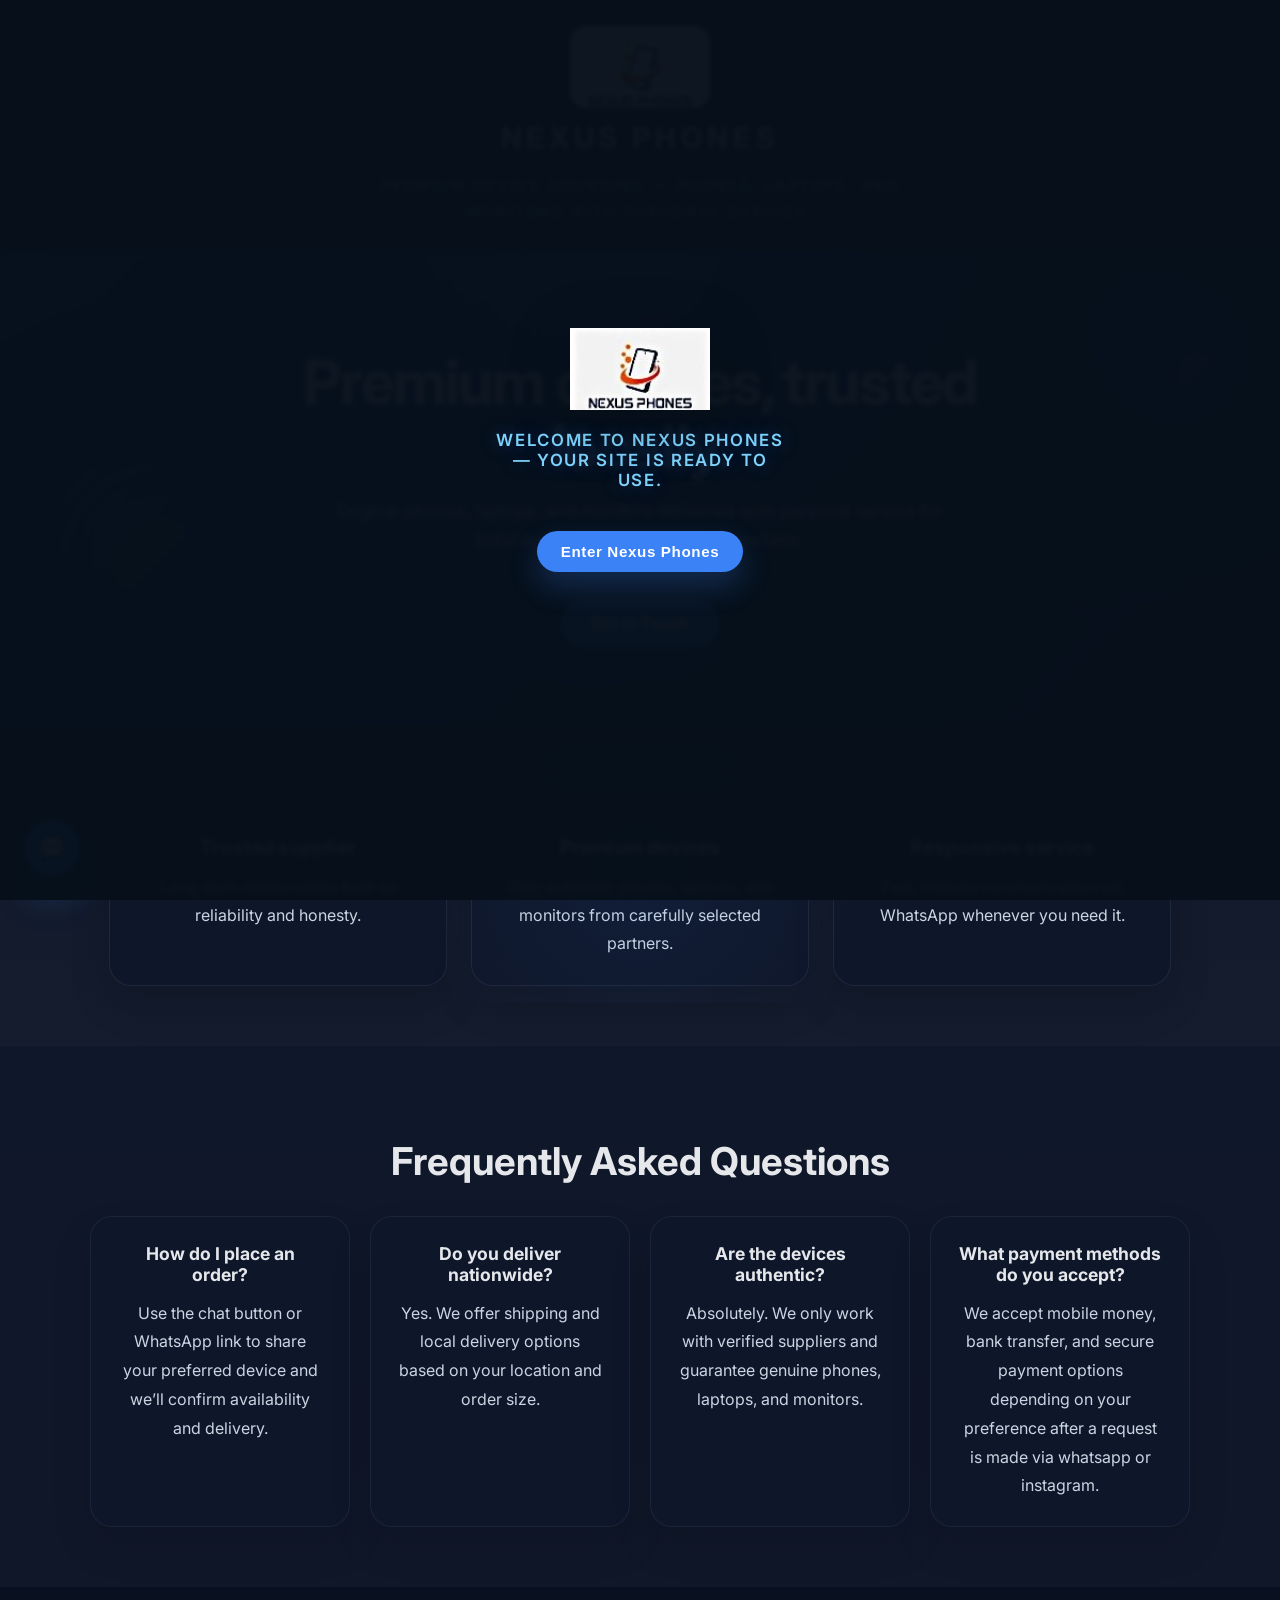
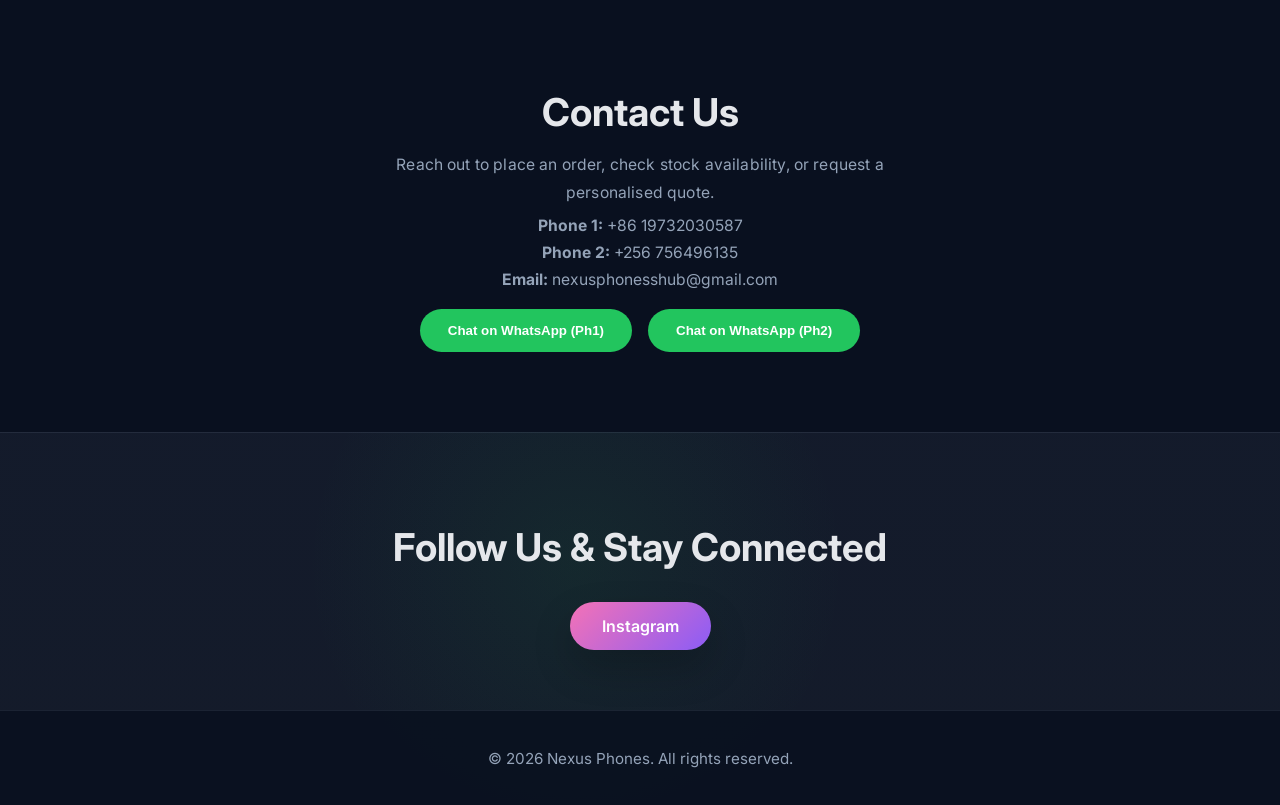
==== index.html @ 23e2727a "Add files via upload" ====
<!DOCTYPE html>
<html lang="en">
<head>
  <meta charset="UTF-8">
  <meta name="viewport" content="width=device-width, initial-scale=1.0">
  <title>Nexus Phones</title>
  <link rel="stylesheet" href="index.css">
</head>

<body>

  <header class="navbar">
    <div class="navbar-content">
      <img src="NEXUS.jpg" alt="Nexus logo" class="site-logo">
      <h1>Nexus Phones</h1>
      <p>Premium device sourcing — phones, laptops, and monitors with personal service.</p>
    </div>
  </header>

  <section class="hero">
    <h2>Premium devices, trusted locally.</h2>
    <p>Original phones, laptops, and monitors delivered with personal service for individuals and businesses everywhere.</p>
    <a class="btn" href="#contact">Get in Touch</a>
  </section>

  <section class="card-section">
    <div class="card">
      <h3>Trusted supplier</h3>
      <p>Long-term relationships built on reliability and honesty.</p>
    </div>

    <div class="card">
      <h3>Premium devices</h3>
      <p>Only authentic phones, laptops, and monitors from carefully selected partners.</p>
    </div>

    <div class="card">
      <h3>Responsive service</h3>
      <p>Fast, friendly communication via WhatsApp whenever you need it.</p>
    </div>
  </section>

  <section class="faq">
    <h2>Frequently Asked Questions</h2>
    <div class="faq-grid">
      <div class="faq-item">
        <h3>How do I place an order?</h3>
        <p>Use the chat button or WhatsApp link to share your preferred device and we’ll confirm availability and delivery.</p>
      </div>
      <div class="faq-item">
        <h3>Do you deliver nationwide?</h3>
        <p>Yes. We offer shipping and local delivery options based on your location and order size.</p>
      </div>
      <div class="faq-item">
        <h3>Are the devices authentic?</h3>
        <p>Absolutely. We only work with verified suppliers and guarantee genuine phones, laptops, and monitors.</p>
      </div>
      <div class="faq-item">
        <h3>What payment methods do you accept?</h3>
        <p>We accept mobile money, bank transfer, and secure payment options depending on your preference after a request is made via whatsapp or instagram.</p>
      </div>
    </div>
  </section>

  <section id="contact" class="contact">
    <h2>Contact Us</h2>
    <p class="contact-copy">Reach out to place an order, check stock availability, or request a personalised quote.</p>
    <p><strong>Phone 1:</strong> +86 19732030587</p>
    <p><strong>Phone 2:</strong> +256 756496135</p>
    <p><strong>Email:</strong> nexusphonesshub@gmail.com</p>

    <div class="button-group">
      <button onclick="contactWhatsApp()">Chat on WhatsApp (Ph1)</button>
      <button onclick="contactWhatsApp2()">Chat on WhatsApp (Ph2)</button>
    </div>
  </section>

  <div class="chat-widget" id="chatWidget">
    <button class="chat-toggle" id="chatToggle" onclick="toggleChat()" aria-label="Open chat">💬</button>
    <div class="chat-window" id="chatWindow" aria-hidden="true">
      <div class="chat-header">
        <div>
          <h3>Smart Assistant</h3>
          <p>Ask about stock, pricing, delivery, or payment.</p>
        </div>
        <button class="close-chat" onclick="toggleChat()" aria-label="Close chat">×</button>
      </div>
      <div class="chat-body" id="chatBody"></div>
      <div class="chat-footer">
        <input id="chatInput" type="text" placeholder="Type your question..." aria-label="Chat input" onkeypress="if(event.key==='Enter') sendChatMessage()">
        <button onclick="sendChatMessage()">Send</button>
      </div>
    </div>
  </div>

  <section class="social-section">
    <h2>Follow Us & Stay Connected</h2>
    <div class="social-buttons">
      <a href="https://instagram.com/nexusphonesshub" target="_blank" class="social-btn instagram" aria-label="Follow us on Instagram">
        <span>Instagram</span>
      </a>
    </div>
  </section>

  <footer>
    <p>© 2026 Nexus Phones. All rights reserved.</p>
  </footer>

  <button id="scrollTopBtn" class="scroll-top" aria-label="Scroll to top">↑</button>
  <div id="loaderOverlay" class="loader-overlay" aria-hidden="true">
    <div class="loader-content">
      <img src="NEXUS.jpg" alt="Nexus logo" class="loader-logo">
      <p id="loaderMessage" class="loader-message">Loading…</p>
      <button id="loaderEnterBtn" class="loader-enter-btn" type="button">Enter Nexus Phones</button>
    </div>
  </div>

  <script src="index.js"></script>
</body>
</html>
---- index.css ----
@import url('https://fonts.googleapis.com/css2?family=Inter:wght@400;500;600;700&display=swap');

html {
  scroll-behavior: smooth;
}

body {
  margin: 0;
  font-family: 'Inter', system-ui, -apple-system, BlinkMacSystemFont, 'Segoe UI', sans-serif;
  color: #e5e7eb;
  background-color: #07101a;
  background-image:
    radial-gradient(circle at 10% 12%, rgba(59, 130, 246, 0.14), transparent 180px),
    radial-gradient(circle at 85% 10%, rgba(96, 165, 250, 0.1), transparent 220px),
    radial-gradient(circle at 45% 90%, rgba(34, 197, 94, 0.08), transparent 270px),
    linear-gradient(180deg, #08101f 0%, #0f172a 45%, #111827 100%);
}

::selection {
  background: rgba(59, 130, 246, 0.25);
  color: #ffffff;
}

/* NAVBAR */
.navbar {
  display: flex;
  justify-content: center;
  padding: 26px 20px;
  background: rgba(15, 23, 42, 0.95);
  box-shadow: 0 18px 45px rgba(0, 0, 0, 0.18);
}

.scroll-top {
  position: fixed;
  right: 22px;
  bottom: 22px;
  width: 48px;
  height: 48px;
  border: none;
  border-radius: 50%;
  background: #3b82f6;
  color: white;
  font-size: 1.4rem;
  line-height: 1;
  cursor: pointer;
  display: inline-flex;
  align-items: center;
  justify-content: center;
  box-shadow: 0 18px 40px rgba(59, 130, 246, 0.25);
  opacity: 0;
  visibility: hidden;
  transition: opacity 0.24s ease, transform 0.24s ease, visibility 0.24s ease;
  z-index: 50;
}

.scroll-top.visible {
  opacity: 1;
  visibility: visible;
  transform: translateY(0);
}

.scroll-top:hover {
  transform: translateY(-2px);
  background: #2563eb;
}

.loader-overlay {
  position: fixed;
  inset: 0;
  background: rgba(7, 16, 26, 0.97);
  backdrop-filter: blur(2px);
  display: flex;
  align-items: center;
  justify-content: center;
  z-index: 9999;
  transition: opacity 0.6s ease;
}

.loader-overlay.loaded {
  opacity: 0;
  pointer-events: none;
}

.loader-content {
  text-align: center;
}

.loader-message {
  margin-top: 20px;
  color: #dbeafe;
  font-size: 1rem;
  letter-spacing: 0.1em;
  max-width: 300px;
  margin-left: auto;
  margin-right: auto;
  text-transform: uppercase;
  font-weight: 600;
  text-shadow: 0 0 18px rgba(59, 130, 246, 0.35);
}

.loader-message.loader-welcome {
  font-size: 1.05rem;
  color: #7dd3fc;
  animation: pulseText 2s ease-in-out infinite alternate;
}

.loader-enter-btn {
  margin-top: 24px;
  padding: 12px 24px;
  background: #3b82f6;
  color: white;
  border: none;
  border-radius: 999px;
  font-size: 0.95rem;
  font-weight: 700;
  letter-spacing: 0.04em;
  cursor: pointer;
  box-shadow: 0 14px 30px rgba(59, 130, 246, 0.24);
  transition: transform 0.2s ease, background 0.2s ease, box-shadow 0.2s ease;
}

.loader-enter-btn:hover {
  background: #2563eb;
  transform: translateY(-2px);
  box-shadow: 0 18px 34px rgba(59, 130, 246, 0.3);
}

@keyframes pulseText {
  from {
    text-shadow: 0 0 16px rgba(59, 130, 246, 0.45);
  }
  to {
    text-shadow: 0 0 30px rgba(96, 165, 250, 0.75);
  }
}

.loader-logo {
  width: 140px;
  max-width: 100%;
  height: auto;
  display: block;
  margin: 0 auto;
  filter: drop-shadow(0 12px 30px rgba(0, 0, 0, 0.2));
}

.navbar-content {
  display: flex;
  flex-direction: column;
  align-items: center;
  text-align: center;
  gap: 12px;
  max-width: 1100px;
  width: 100%;
}

.site-logo {
  display: block;
  width: 100%;
  max-width: 140px;
  height: auto;
  border-radius: 16px;
  object-fit: contain;
  box-shadow: 0 14px 34px rgba(0, 0, 0, 0.18);
}

.navbar h1 {
  margin: 0;
  font-size: 1.8rem;
  letter-spacing: 0.16em;
  text-transform: uppercase;
}

.navbar p {
  margin: 6px 0 0;
  max-width: 620px;
  color: #93c5fd;
  font-size: 0.9rem;
  letter-spacing: 0.18em;
  text-transform: uppercase;
  line-height: 1.8;
}

/* HERO */
.hero {
  position: relative;
  text-align: center;
  padding: 100px 20px 80px;
  background: radial-gradient(circle at top, rgba(59, 130, 246, 0.18), transparent 45%), linear-gradient(135deg, #1e3a8a, #0f172a);
  overflow: hidden;
}

.hero::before {
  content: '';
  position: absolute;
  top: -18%;
  right: -10%;
  width: 420px;
  height: 420px;
  background: radial-gradient(circle, rgba(96, 165, 250, 0.28), transparent 55%);
  filter: blur(72px);
  pointer-events: none;
}

.hero::after {
  content: '';
  position: absolute;
  bottom: -20%;
  left: -8%;
  width: 520px;
  height: 520px;
  background: radial-gradient(circle, rgba(34, 197, 94, 0.14), transparent 45%);
  filter: blur(84px);
  pointer-events: none;
}

.hero h2 {
  font-size: clamp(2.8rem, 5vw, 3.8rem);
  max-width: 720px;
  margin: 0 auto 18px;
  line-height: 1.05;
  letter-spacing: -0.03em;
}

.hero p {
  max-width: 620px;
  margin: 0 auto 28px;
  color: #dbeafe;
  font-size: 1.05rem;
  line-height: 1.75;
  letter-spacing: 0.02em;
  text-align: center;
}

.contact-copy {
  max-width: 620px;
  margin: 0 auto 20px;
  color: #dbeafe;
  font-size: 1rem;
  line-height: 1.8;
  letter-spacing: 0.01em;
}

.btn {
  display: inline-block;
  margin-top: 15px;
  padding: 14px 30px;
  background: #3b82f6;
  color: white;
  text-decoration: none;
  border-radius: 999px;
  font-weight: 600;
  box-shadow: 0 18px 40px rgba(59, 130, 246, 0.2);
  transition: transform 0.2s ease, background 0.2s ease, box-shadow 0.2s ease;
}

.btn:hover {
  background: #2563eb;
  transform: translateY(-2px);
  box-shadow: 0 22px 45px rgba(59, 130, 246, 0.22);
}

/* CARDS */
.card-section {
  position: relative;
  display: flex;
  justify-content: center;
  gap: 24px;
  padding: 60px 20px;
  flex-wrap: wrap;
  background: rgba(255, 255, 255, 0.02);
}

.card-section::before {
  content: '';
  position: absolute;
  top: 16px;
  left: 50%;
  transform: translateX(-50%);
  width: min(720px, 90%);
  height: 260px;
  background: radial-gradient(circle, rgba(59, 130, 246, 0.08), transparent 60%);
  pointer-events: none;
}

.card {
  background: rgba(15, 23, 42, 0.9);
  padding: 28px;
  width: 280px;
  border-radius: 22px;
  text-align: center;
  transition: transform 0.3s ease, background 0.3s ease;
  border: 1px solid rgba(148, 163, 184, 0.12);
  box-shadow: 0 18px 40px rgba(0, 0, 0, 0.16);
}

.card:hover {
  transform: translateY(-8px);
  background: rgba(31, 41, 55, 0.94);
}

.card h3 {
  margin-bottom: 14px;
  font-size: 1.2rem;
  letter-spacing: 0.01em;
}

.card p {
  margin: 0;
  color: #cbd5e1;
  line-height: 1.75;
}

/* FAQ */
.faq {
  padding: 60px 20px;
  text-align: center;
}

.faq h2 {
  font-size: clamp(2.2rem, 3vw, 2.8rem);
  margin-bottom: 32px;
}

.faq-grid {
  display: grid;
  grid-template-columns: repeat(auto-fit, minmax(240px, 1fr));
  gap: 20px;
  max-width: 1100px;
  margin: 0 auto;
}

.faq-item {
  background: rgba(15, 23, 42, 0.93);
  padding: 26px;
  border-radius: 22px;
  border: 1px solid rgba(148, 163, 184, 0.1);
  box-shadow: 0 20px 40px rgba(0, 0, 0, 0.12);
}

.faq-item h3 {
  margin-top: 0;
  margin-bottom: 14px;
  font-size: 1.1rem;
}

.faq-item p {
  margin: 0;
  color: #cbd5e1;
  line-height: 1.8;
}

/* CONTACT */
.contact {
  text-align: center;
  padding: 70px 22px 80px;
  background: rgba(9, 16, 31, 0.96);
}

.contact h2 {
  font-size: clamp(2.2rem, 3vw, 2.8rem);
  margin-bottom: 16px;
}

.contact-copy {
  max-width: 620px;
  margin: 0 auto 20px;
  color: #cbd5e1;
  font-size: 1rem;
  line-height: 1.8;
}

.contact p {
  margin: 8px auto;
  max-width: 540px;
  color: #94a3b8;
  font-size: 0.98rem;
}

button,
.chat-toggle,
.chat-footer button,
.button-group button {
  padding: 14px 28px;
  background: #22c55e;
  border: none;
  color: white;
  border-radius: 999px;
  cursor: pointer;
  font-weight: 600;
  transition: transform 0.2s ease, background 0.2s ease;
}

button:hover,
.chat-toggle:hover,
.chat-footer button:hover,
.button-group button:hover {
  background: #16a34a;
  transform: translateY(-2px);
}

.button-group {
  display: flex;
  gap: 16px;
  justify-content: center;
  flex-wrap: wrap;
  margin-top: 20px;
}

.button-group button {
  margin: 0;
}

/* CHAT WIDGET */
.chat-widget {
  position: fixed;
  left: 24px;
  bottom: 24px;
  z-index: 30;
  display: flex;
  flex-direction: column;
  align-items: flex-start;
  gap: 14px;
}

.chat-toggle {
  width: 56px;
  height: 56px;
  min-width: 56px;
  padding: 0;
  display: inline-flex;
  align-items: center;
  justify-content: center;
  background: #3b82f6;
  color: white;
  font-size: 1.4rem;
  border-radius: 50%;
  box-shadow: 0 18px 40px rgba(59, 130, 246, 0.28);
  transition: transform 0.2s ease, background 0.2s ease, box-shadow 0.2s ease;
}

.chat-window {
  width: min(380px, calc(100vw - 32px));
  max-height: 560px;
  background: rgba(15, 23, 42, 0.98);
  border: 1px solid rgba(148, 163, 184, 0.18);
  border-radius: 24px;
  overflow: hidden;
  box-shadow: 0 30px 80px rgba(0, 0, 0, 0.28);
  display: none;
  flex-direction: column;
}

.chat-window.open {
  display: flex;
}

.chat-header {
  display: flex;
  justify-content: space-between;
  align-items: center;
  gap: 16px;
  padding: 18px 20px;
  background: rgba(15, 23, 42, 1);
  border-bottom: 1px solid rgba(148, 163, 184, 0.15);
}

.chat-header h3 {
  margin: 0;
  font-size: 1rem;
}

.chat-header p {
  margin: 4px 0 0;
  font-size: 0.88rem;
  color: #94a3b8;
}

.close-chat {
  background: transparent;
  border: none;
  color: #e2e8f0;
  font-size: 1.5rem;
  line-height: 1;
  padding: 4px 8px;
  cursor: pointer;
}

.chat-body {
  flex: 1;
  overflow-y: auto;
  padding: 18px 20px;
  display: flex;
  flex-direction: column;
  gap: 14px;
}

.chat-message {
  max-width: 100%;
  padding: 14px 16px;
  border-radius: 18px;
  line-height: 1.6;
  font-size: 0.95rem;
}

.chat-message.user {
  align-self: flex-end;
  background: #22c55e;
  color: white;
  border-bottom-right-radius: 6px;
}

.chat-message.bot {
  align-self: flex-start;
  background: rgba(255, 255, 255, 0.08);
  color: #e2e8f0;
  border-bottom-left-radius: 6px;
}

.chat-footer {
  display: flex;
  gap: 10px;
  padding: 18px 20px 20px;
  background: rgba(15, 23, 42, 0.98);
  border-top: 1px solid rgba(148, 163, 184, 0.12);
}

.chat-footer input {
  flex: 1;
  min-width: 0;
  padding: 14px 16px;
  border-radius: 999px;
  border: 1px solid rgba(148, 163, 184, 0.2);
  background: rgba(255, 255, 255, 0.05);
  color: #e5e7eb;
}

.chat-footer input:focus {
  outline: none;
  border-color: #3b82f6;
}

.chat-footer button {
  white-space: nowrap;
}

/* SOCIAL SECTION */
.social-section {
  padding: 60px 20px;
  text-align: center;
  background: rgba(255, 255, 255, 0.01);
  border-top: 1px solid rgba(148, 163, 184, 0.12);
}

.social-section h2 {
  font-size: clamp(1.8rem, 3vw, 2.4rem);
  margin-bottom: 32px;
}

.social-buttons {
  display: flex;
  justify-content: center;
  gap: 18px;
  flex-wrap: wrap;
}

.social-btn {
  display: inline-flex;
  align-items: center;
  justify-content: center;
  padding: 14px 32px;
  border-radius: 999px;
  font-weight: 600;
  text-decoration: none;
  transition: transform 0.2s ease, background 0.2s ease, box-shadow 0.2s ease;
  box-shadow: 0 18px 40px rgba(0, 0, 0, 0.2);
}

.social-btn span {
  white-space: nowrap;
}

.social-btn.whatsapp {
  background: #22c55e;
  color: white;
}

.social-btn.whatsapp:hover {
  background: #16a34a;
  transform: translateY(-3px);
  box-shadow: 0 22px 48px rgba(34, 197, 94, 0.3);
}

.social-btn.instagram {
  background: linear-gradient(135deg, #f472b6, #8b5cf6);
  color: white;
}

.social-btn.instagram:hover {
  transform: translateY(-3px);
  box-shadow: 0 22px 48px rgba(168, 85, 247, 0.3);
}

/* FOOTER */
footer {
  text-align: center;
  padding: 22px 20px;
  background: rgba(11, 18, 32, 0.98);
  font-size: 0.95rem;
  color: #94a3b8;
  border-top: 1px solid rgba(148, 163, 184, 0.12);
}
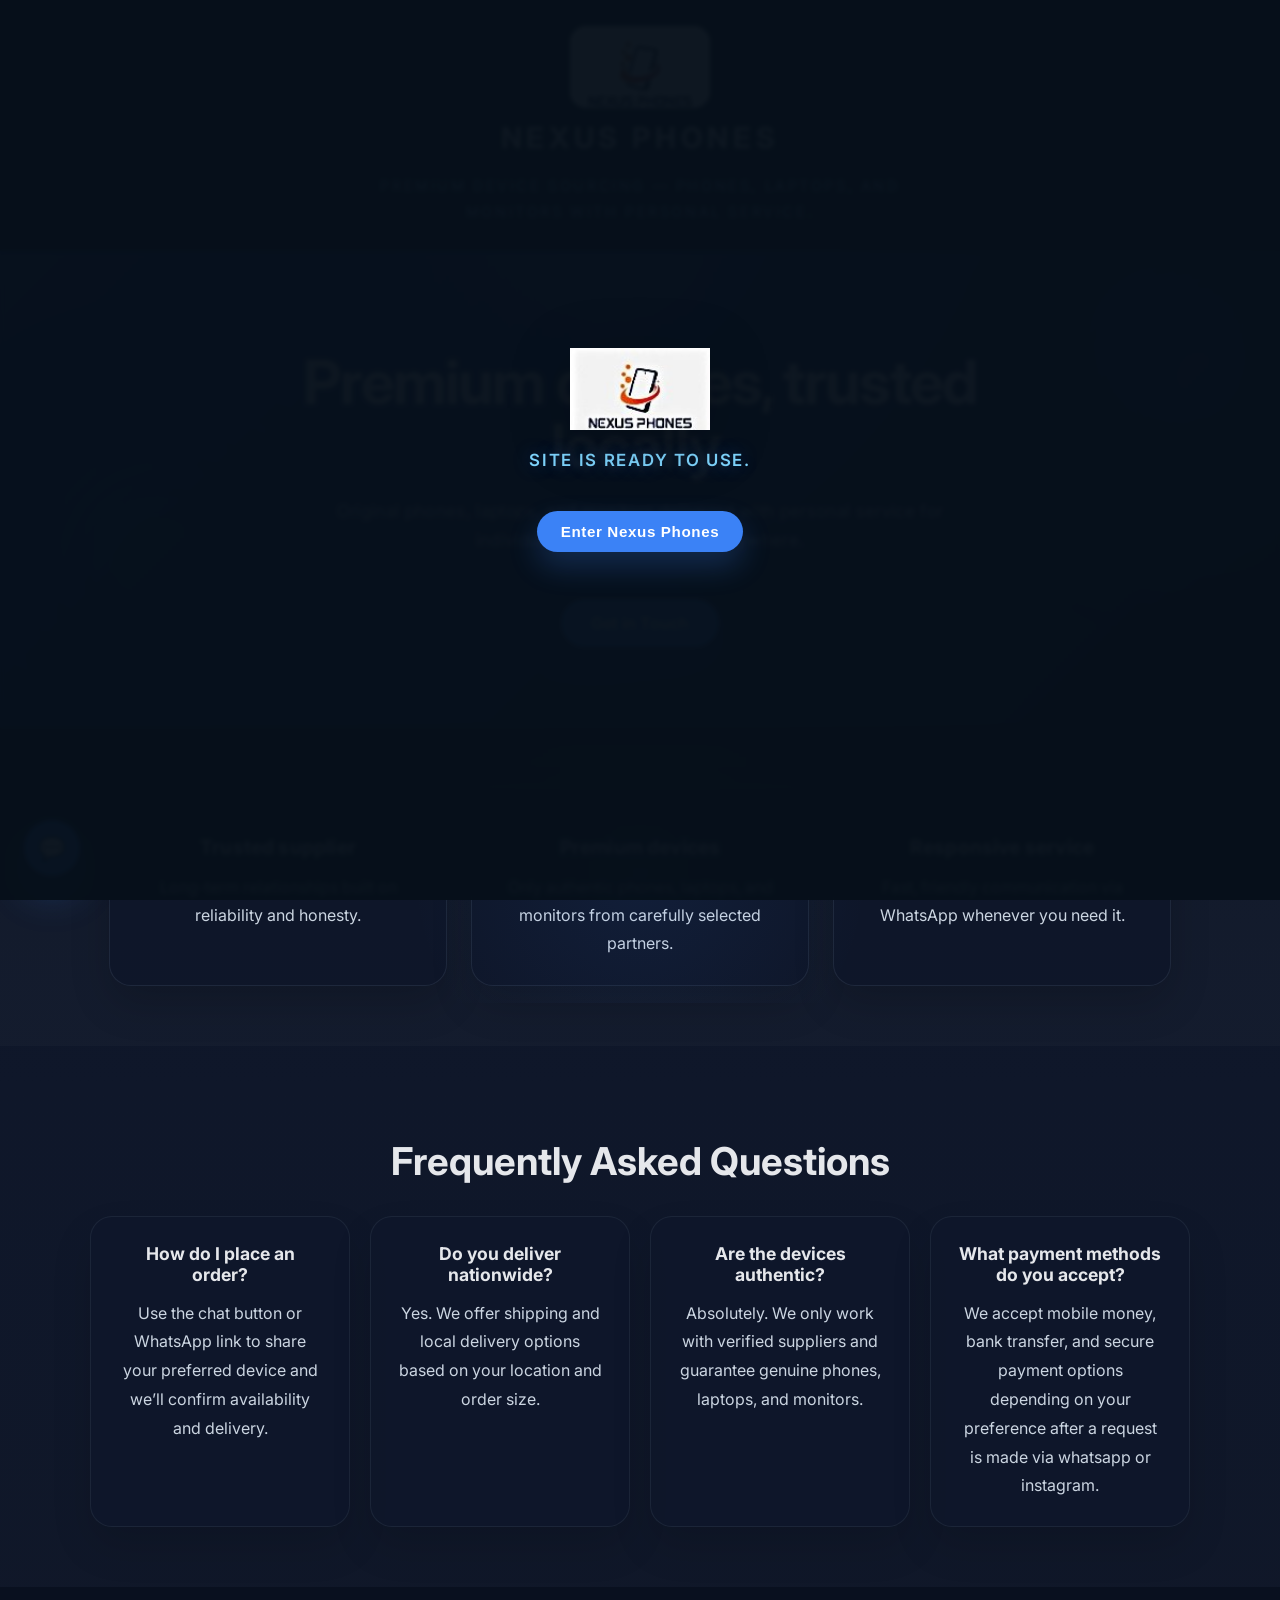
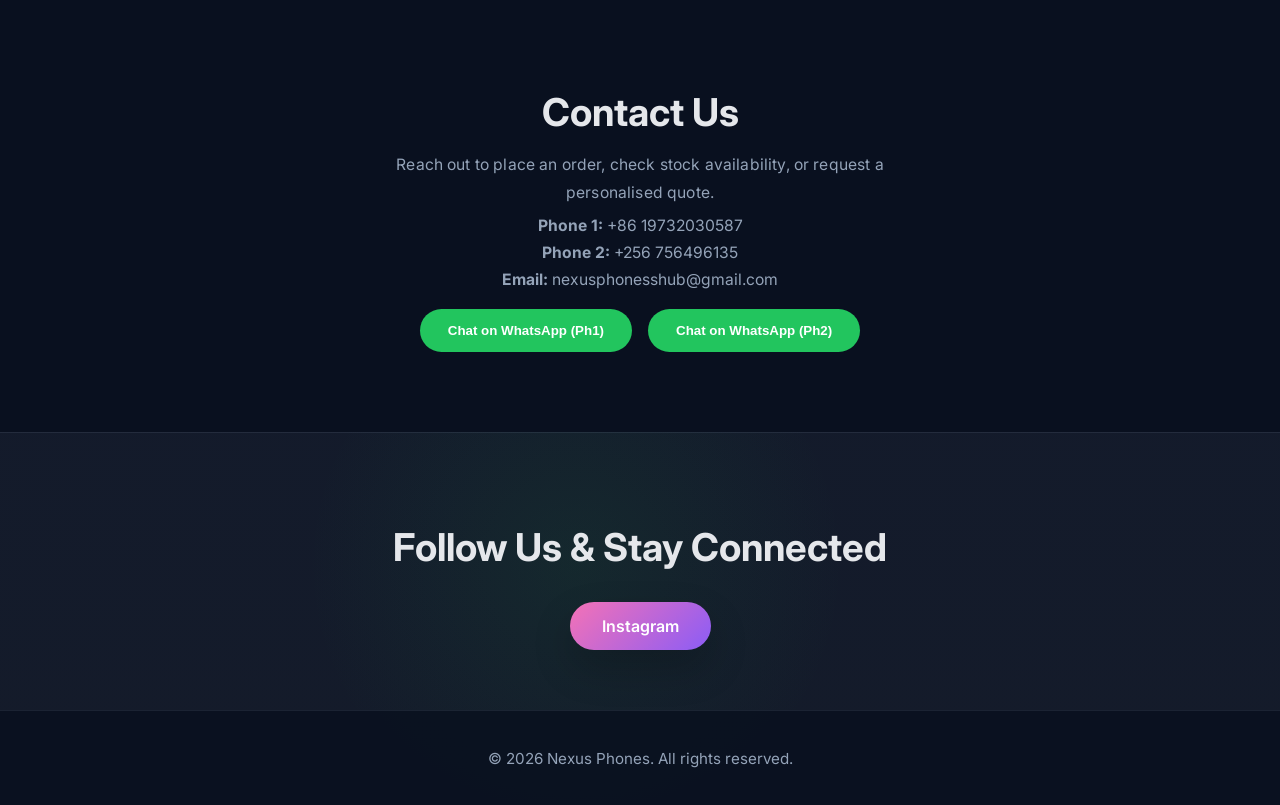
==== commit 6e0c3734: "Add files via upload" ====
--- a/index.html
+++ b/index.html
@@ -7,7 +7,7 @@
   <link rel="stylesheet" href="index.css">
 </head>
 
-<body>
+<body class="no-scroll">
 
   <header class="navbar">
     <div class="navbar-content">
--- a/index.css
+++ b/index.css
@@ -19,6 +19,11 @@
 ::selection {
   background: rgba(59, 130, 246, 0.25);
   color: #ffffff;
+}
+
+body.no-scroll {
+  overflow: hidden;
+  height: 100%;
 }
 
 /* NAVBAR */
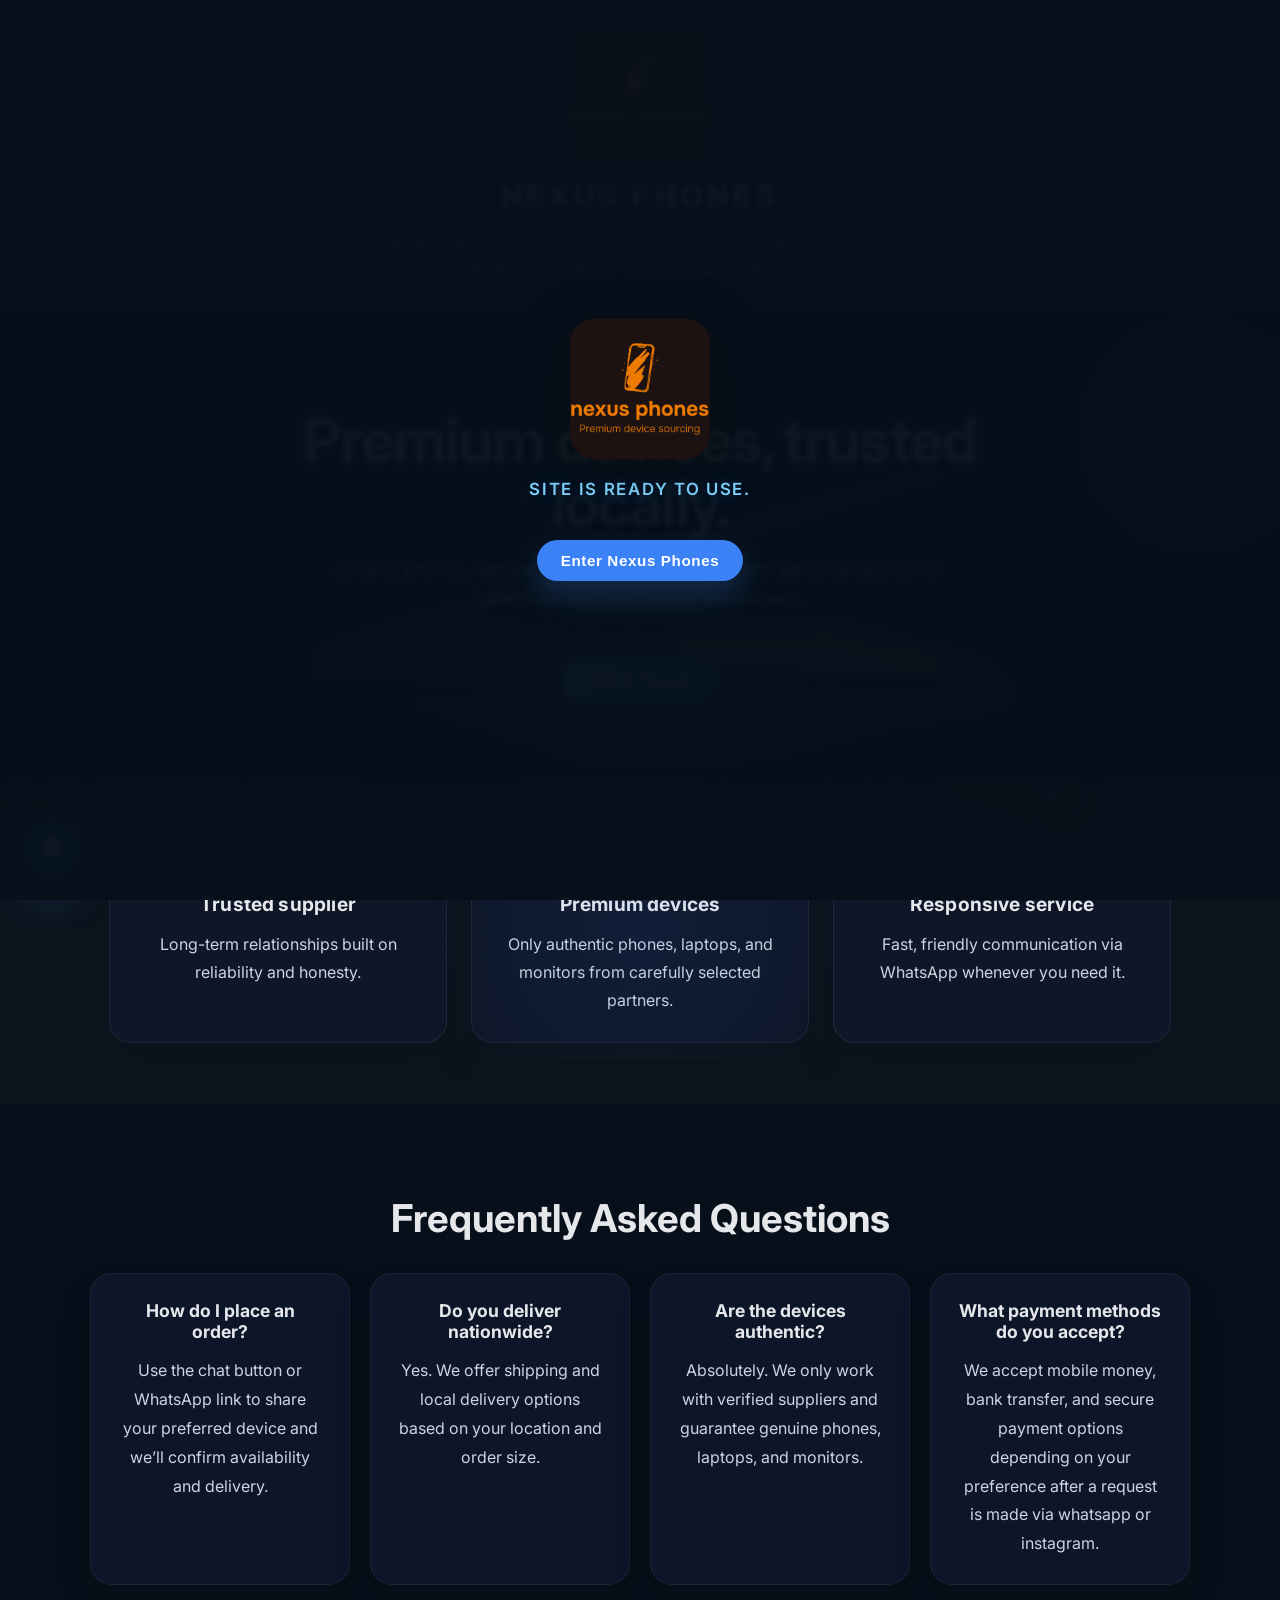
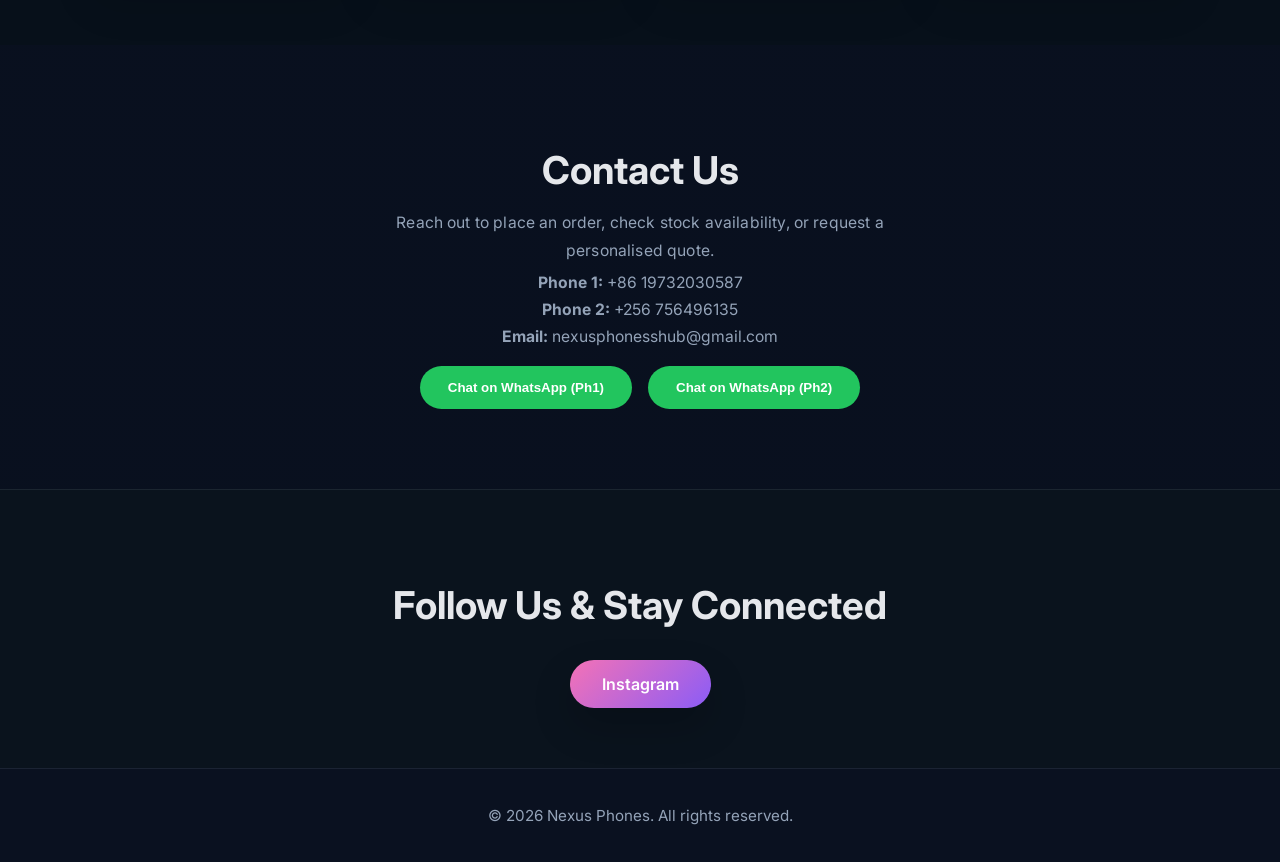
==== commit 5b5eda21: "Add files via upload" ====
--- a/index.html
+++ b/index.html
@@ -11,7 +11,7 @@
 
   <header class="navbar">
     <div class="navbar-content">
-      <img src="NEXUS.jpg" alt="Nexus logo" class="site-logo">
+      <img src="new-logo.png" alt="Nexus logo" class="site-logo">
       <h1>Nexus Phones</h1>
       <p>Premium device sourcing — phones, laptops, and monitors with personal service.</p>
     </div>
@@ -109,7 +109,7 @@
   <button id="scrollTopBtn" class="scroll-top" aria-label="Scroll to top">↑</button>
   <div id="loaderOverlay" class="loader-overlay" aria-hidden="true">
     <div class="loader-content">
-      <img src="NEXUS.jpg" alt="Nexus logo" class="loader-logo">
+      <img src="new-logo.png" alt="Nexus logo" class="loader-logo">
       <p id="loaderMessage" class="loader-message">Loading…</p>
       <button id="loaderEnterBtn" class="loader-enter-btn" type="button">Enter Nexus Phones</button>
     </div>
--- a/index.css
+++ b/index.css
@@ -10,10 +10,16 @@
   color: #e5e7eb;
   background-color: #07101a;
   background-image:
-    radial-gradient(circle at 10% 12%, rgba(59, 130, 246, 0.14), transparent 180px),
-    radial-gradient(circle at 85% 10%, rgba(96, 165, 250, 0.1), transparent 220px),
-    radial-gradient(circle at 45% 90%, rgba(34, 197, 94, 0.08), transparent 270px),
-    linear-gradient(180deg, #08101f 0%, #0f172a 45%, #111827 100%);
+    linear-gradient(180deg, rgba(7, 16, 26, 0.65) 0%, rgba(15, 23, 42, 0.6) 45%, rgba(11, 20, 35, 0.75) 100%),
+    url('intro-1779893023.jpg'),
+    radial-gradient(circle at 10% 12%, rgba(59, 130, 246, 0.08), transparent 180px),
+    radial-gradient(circle at 85% 10%, rgba(96, 165, 250, 0.08), transparent 220px),
+    radial-gradient(circle at 45% 90%, rgba(34, 197, 94, 0.06), transparent 270px);
+  background-size: cover;
+  background-attachment: fixed;
+  background-repeat: no-repeat;
+  background-position: center center;
+  background-blend-mode: normal;
 }
 
 ::selection {
@@ -33,6 +39,11 @@
   padding: 26px 20px;
   background: rgba(15, 23, 42, 0.95);
   box-shadow: 0 18px 45px rgba(0, 0, 0, 0.18);
+}
+
+.navbar h1,
+.navbar p {
+  color: #f8fafc;
 }
 
 .scroll-top {
@@ -145,6 +156,7 @@
   height: auto;
   display: block;
   margin: 0 auto;
+  border-radius: 24px;
   filter: drop-shadow(0 12px 30px rgba(0, 0, 0, 0.2));
 }
 
@@ -163,7 +175,7 @@
   width: 100%;
   max-width: 140px;
   height: auto;
-  border-radius: 16px;
+  border-radius: 24px;
   object-fit: contain;
   box-shadow: 0 14px 34px rgba(0, 0, 0, 0.18);
 }
@@ -190,8 +202,11 @@
   position: relative;
   text-align: center;
   padding: 100px 20px 80px;
-  background: radial-gradient(circle at top, rgba(59, 130, 246, 0.18), transparent 45%), linear-gradient(135deg, #1e3a8a, #0f172a);
+  background-image: linear-gradient(rgba(7, 16, 26, 0.5), rgba(7, 16, 26, 0.5)), url('macbook-air-2020-apple-event-black-background-3840x2160-3304.jpg'), radial-gradient(circle at top, rgba(59, 130, 246, 0.14), transparent 45%), linear-gradient(135deg, #1e3a8a, #0f172a);
+  background-size: cover;
+  background-position: center 20%;
   overflow: hidden;
+  background-blend-mode: normal;
 }
 
 .hero::before {
@@ -206,6 +221,12 @@
   pointer-events: none;
 }
 
+.hero h2,
+.hero p {
+  color: #f8fafc;
+  text-shadow: 0 18px 36px rgba(0, 0, 0, 0.45);
+}
+
 .hero::after {
   content: '';
   position: absolute;
@@ -224,16 +245,19 @@
   margin: 0 auto 18px;
   line-height: 1.05;
   letter-spacing: -0.03em;
+  color: #f8fafc;
+  text-shadow: 0 22px 48px rgba(0, 0, 0, 0.55);
 }
 
 .hero p {
   max-width: 620px;
   margin: 0 auto 28px;
-  color: #dbeafe;
+  color: #f1f5f9;
   font-size: 1.05rem;
   line-height: 1.75;
   letter-spacing: 0.02em;
   text-align: center;
+  text-shadow: 0 16px 40px rgba(0, 0, 0, 0.35);
 }
 
 .contact-copy {
@@ -249,12 +273,12 @@
   display: inline-block;
   margin-top: 15px;
   padding: 14px 30px;
-  background: #3b82f6;
+  background: linear-gradient(135deg, #60a5fa, #2563eb);
   color: white;
   text-decoration: none;
   border-radius: 999px;
   font-weight: 600;
-  box-shadow: 0 18px 40px rgba(59, 130, 246, 0.2);
+  box-shadow: 0 20px 48px rgba(59, 130, 246, 0.28);
   transition: transform 0.2s ease, background 0.2s ease, box-shadow 0.2s ease;
 }
 
@@ -358,7 +382,7 @@
 .contact {
   text-align: center;
   padding: 70px 22px 80px;
-  background: rgba(9, 16, 31, 0.96);
+  background: linear-gradient(rgba(9, 16, 31, 0.94), rgba(9, 16, 31, 0.94));
 }
 
 .contact h2 {
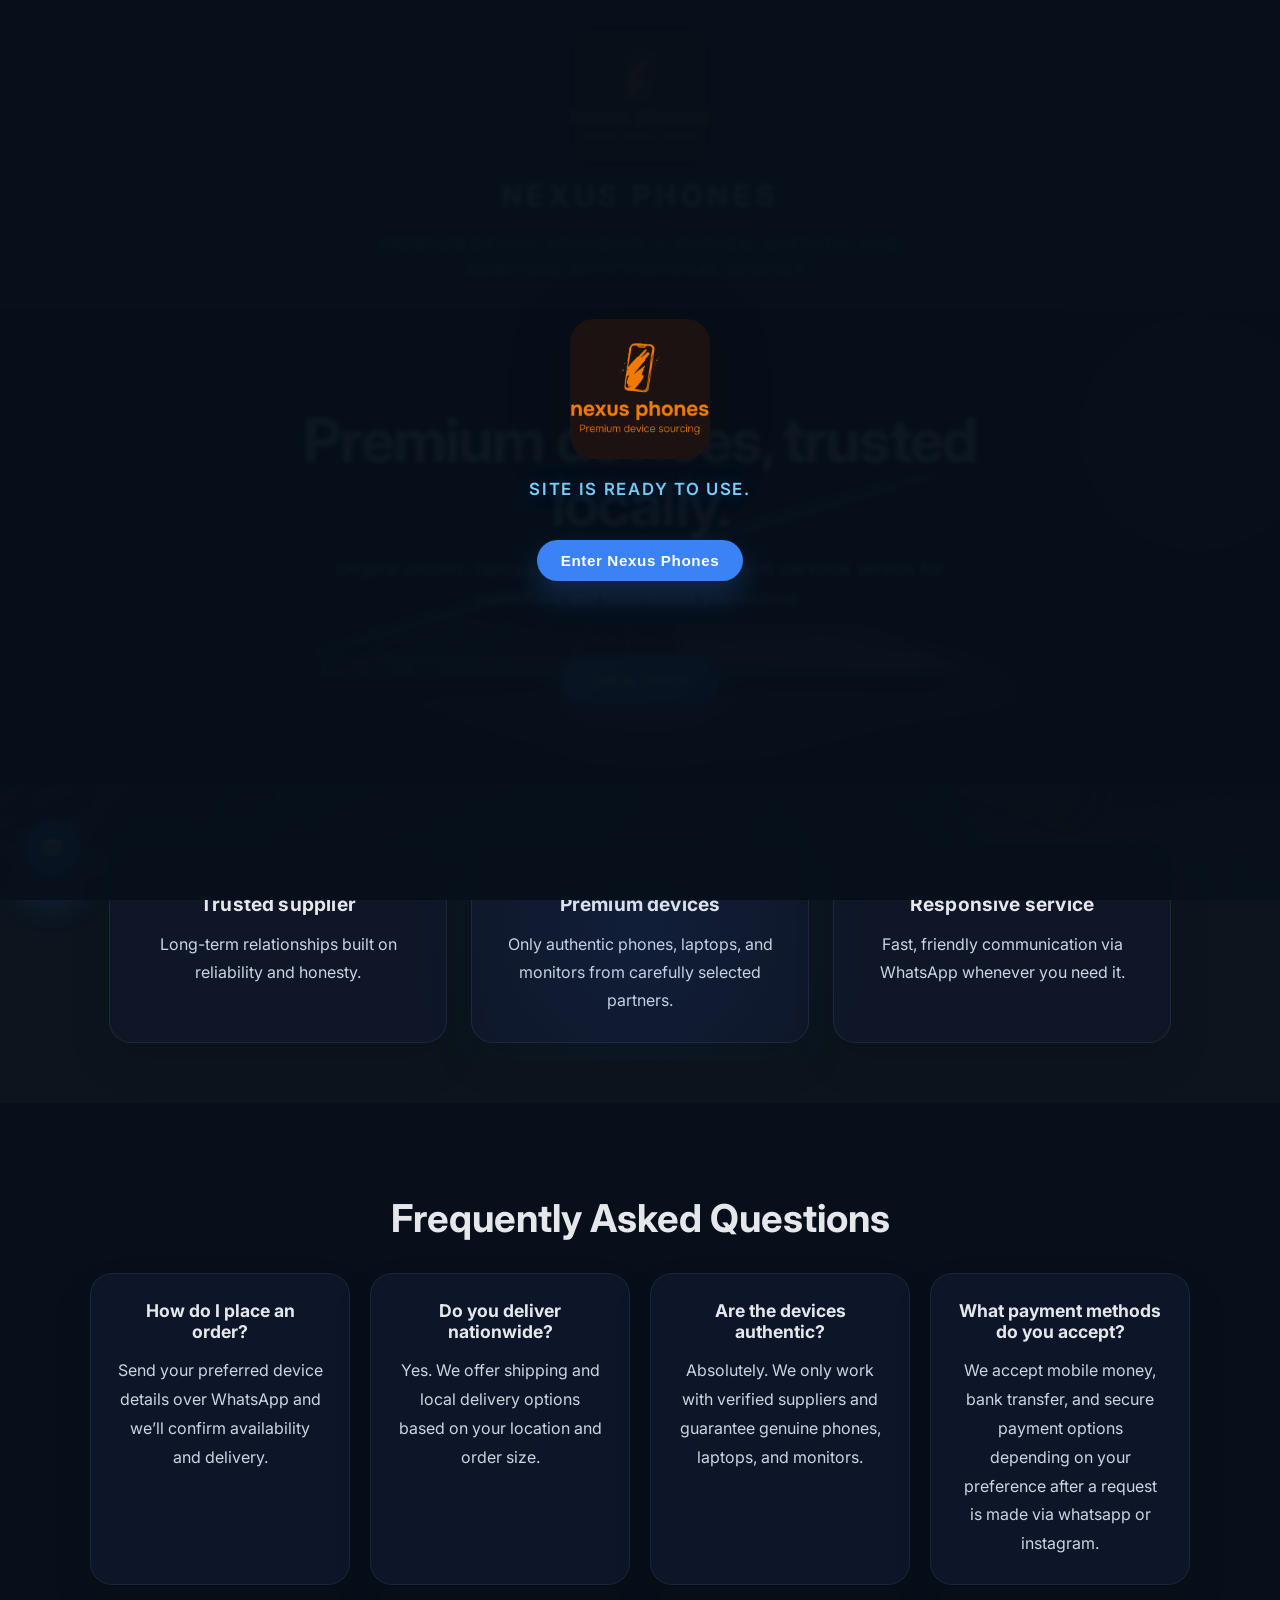
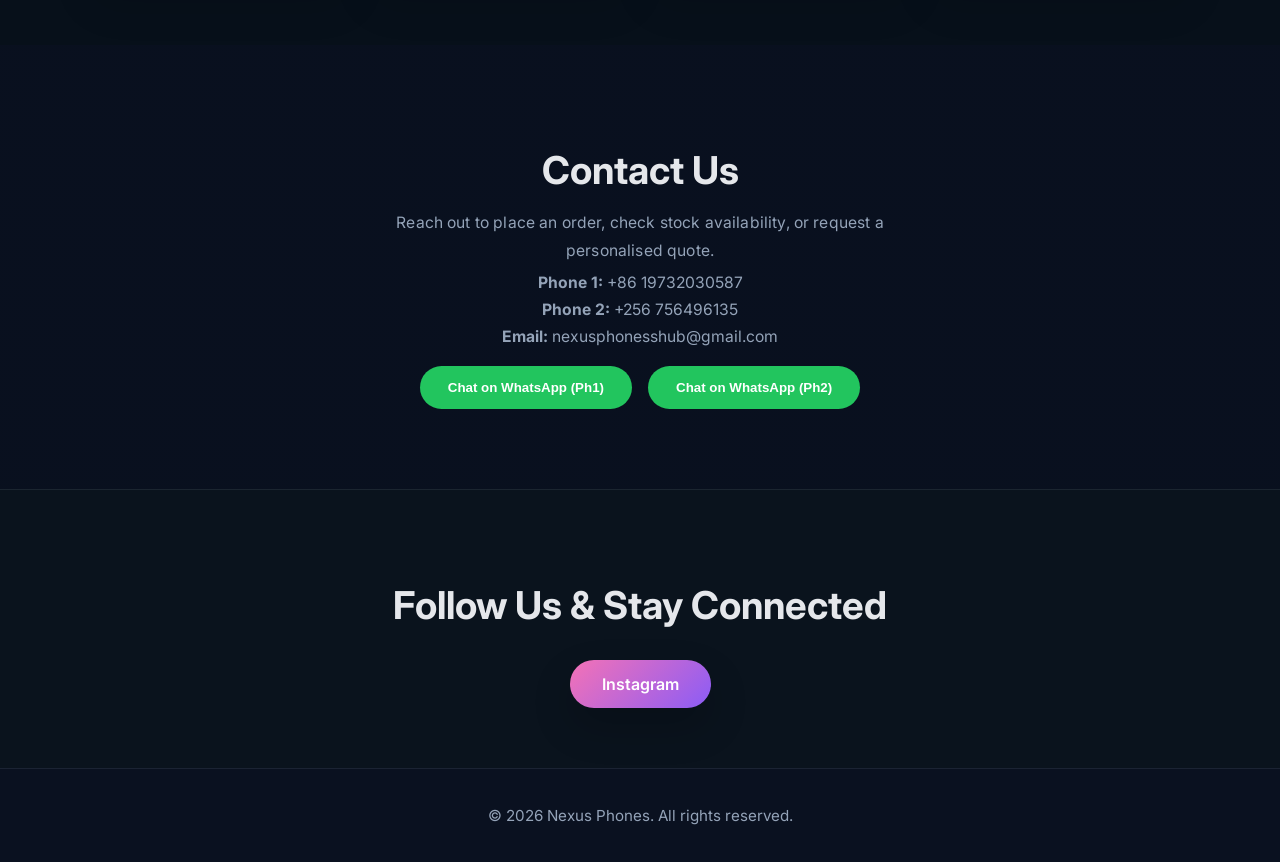
==== commit 851fd9de: "Add files via upload" ====
--- a/index.html
+++ b/index.html
@@ -45,7 +45,7 @@
     <div class="faq-grid">
       <div class="faq-item">
         <h3>How do I place an order?</h3>
-        <p>Use the chat button or WhatsApp link to share your preferred device and we’ll confirm availability and delivery.</p>
+        <p>Send your preferred device details over WhatsApp and we’ll confirm availability and delivery.</p>
       </div>
       <div class="faq-item">
         <h3>Do you deliver nationwide?</h3>
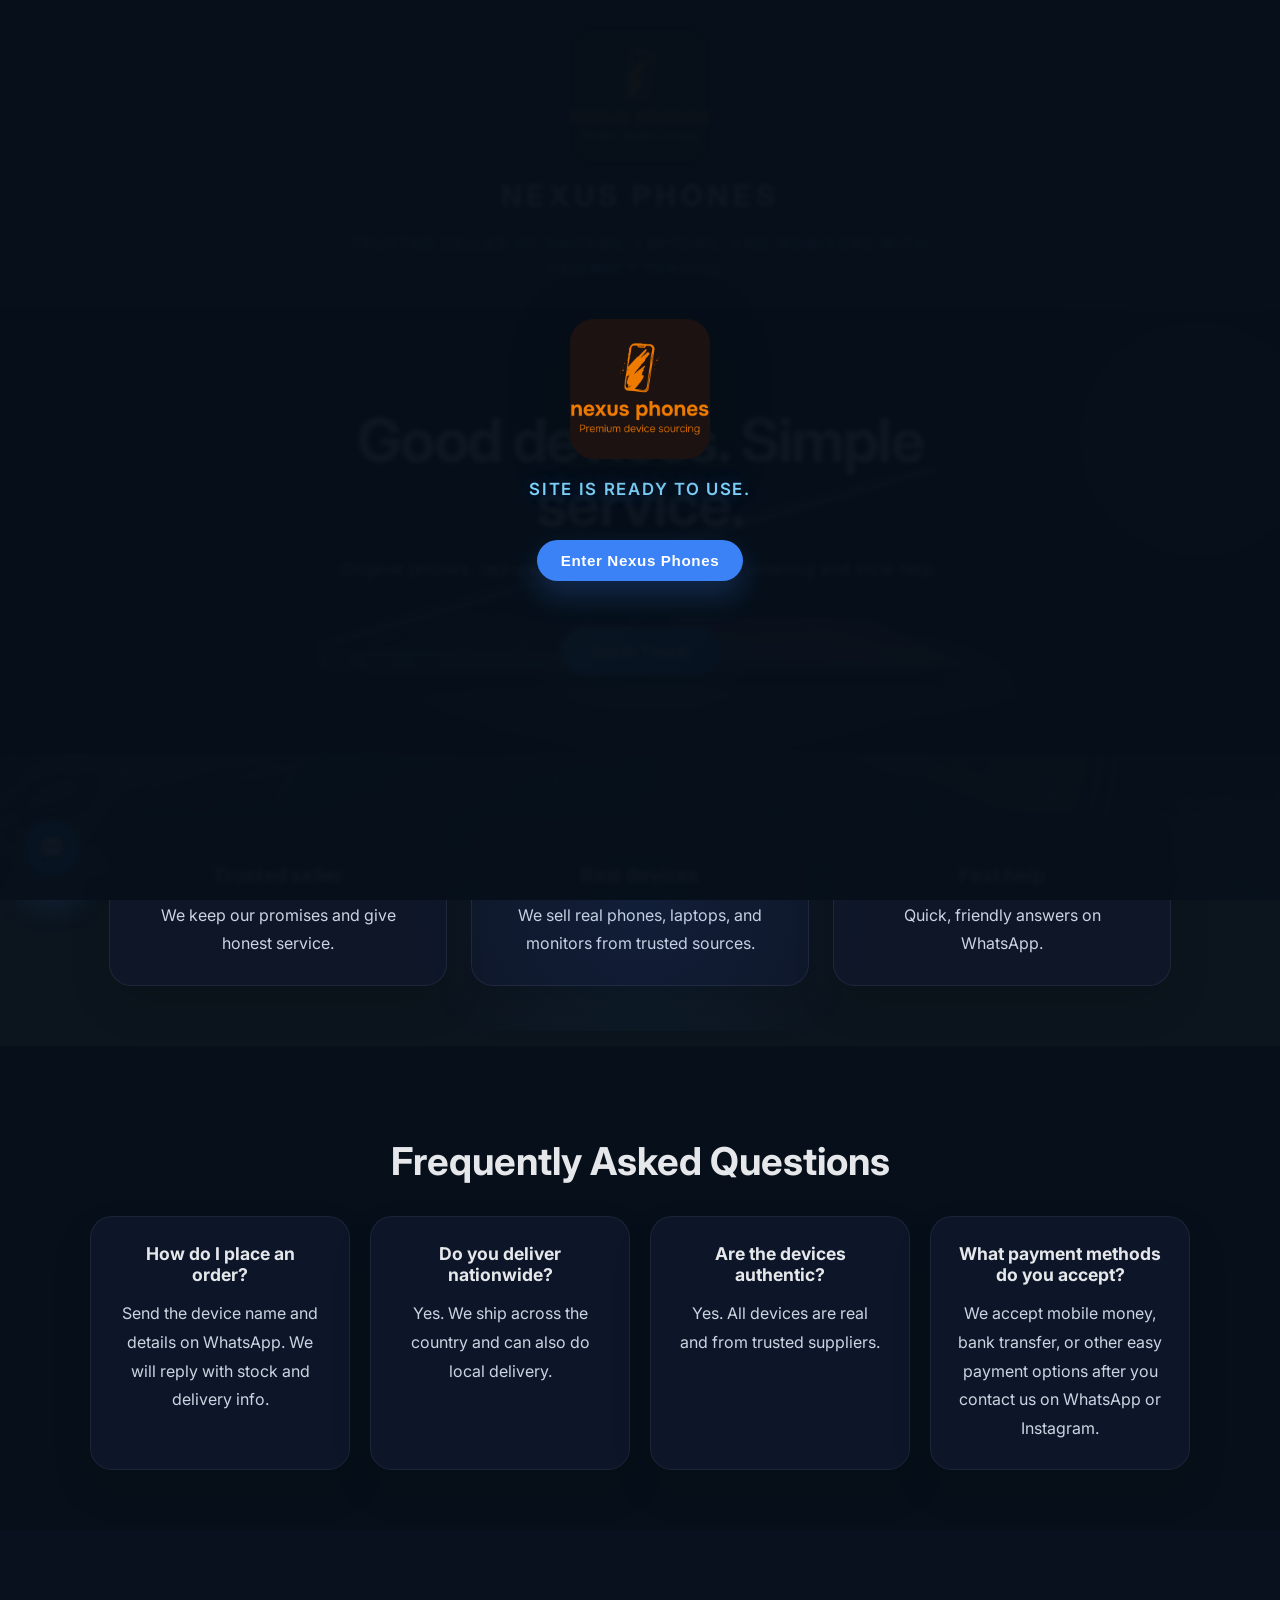
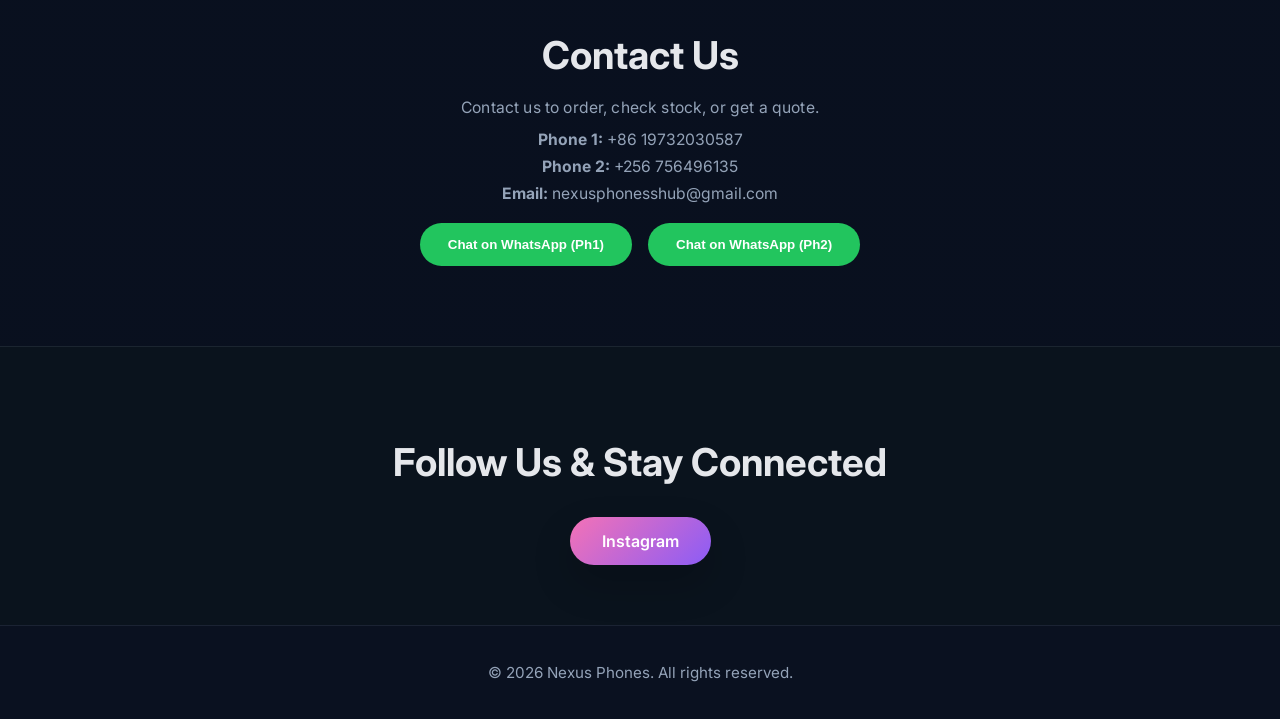
==== commit 377164d6: "Add files via upload" ====
--- a/index.html
+++ b/index.html
@@ -13,30 +13,30 @@
     <div class="navbar-content">
       <img src="new-logo.png" alt="Nexus logo" class="site-logo">
       <h1>Nexus Phones</h1>
-      <p>Premium device sourcing — phones, laptops, and monitors with personal service.</p>
+      <p>Trusted seller of phones, laptops, and monitors with friendly service.</p>
     </div>
   </header>
 
   <section class="hero">
-    <h2>Premium devices, trusted locally.</h2>
-    <p>Original phones, laptops, and monitors delivered with personal service for individuals and businesses everywhere.</p>
+    <h2>Good devices. Simple service.</h2>
+    <p>Original phones, laptops, and monitors with easy ordering and local help.</p>
     <a class="btn" href="#contact">Get in Touch</a>
   </section>
 
   <section class="card-section">
     <div class="card">
-      <h3>Trusted supplier</h3>
-      <p>Long-term relationships built on reliability and honesty.</p>
+      <h3>Trusted seller</h3>
+      <p>We keep our promises and give honest service.</p>
     </div>
 
     <div class="card">
-      <h3>Premium devices</h3>
-      <p>Only authentic phones, laptops, and monitors from carefully selected partners.</p>
+      <h3>Real devices</h3>
+      <p>We sell real phones, laptops, and monitors from trusted sources.</p>
     </div>
 
     <div class="card">
-      <h3>Responsive service</h3>
-      <p>Fast, friendly communication via WhatsApp whenever you need it.</p>
+      <h3>Fast help</h3>
+      <p>Quick, friendly answers on WhatsApp.</p>
     </div>
   </section>
 
@@ -45,26 +45,26 @@
     <div class="faq-grid">
       <div class="faq-item">
         <h3>How do I place an order?</h3>
-        <p>Send your preferred device details over WhatsApp and we’ll confirm availability and delivery.</p>
+        <p>Send the device name and details on WhatsApp. We will reply with stock and delivery info.</p>
       </div>
       <div class="faq-item">
         <h3>Do you deliver nationwide?</h3>
-        <p>Yes. We offer shipping and local delivery options based on your location and order size.</p>
+        <p>Yes. We ship across the country and can also do local delivery.</p>
       </div>
       <div class="faq-item">
         <h3>Are the devices authentic?</h3>
-        <p>Absolutely. We only work with verified suppliers and guarantee genuine phones, laptops, and monitors.</p>
+        <p>Yes. All devices are real and from trusted suppliers.</p>
       </div>
       <div class="faq-item">
         <h3>What payment methods do you accept?</h3>
-        <p>We accept mobile money, bank transfer, and secure payment options depending on your preference after a request is made via whatsapp or instagram.</p>
+        <p>We accept mobile money, bank transfer, or other easy payment options after you contact us on WhatsApp or Instagram.</p>
       </div>
     </div>
   </section>
 
   <section id="contact" class="contact">
     <h2>Contact Us</h2>
-    <p class="contact-copy">Reach out to place an order, check stock availability, or request a personalised quote.</p>
+    <p class="contact-copy">Contact us to order, check stock, or get a quote.</p>
     <p><strong>Phone 1:</strong> +86 19732030587</p>
     <p><strong>Phone 2:</strong> +256 756496135</p>
     <p><strong>Email:</strong> nexusphonesshub@gmail.com</p>
@@ -81,7 +81,7 @@
       <div class="chat-header">
         <div>
           <h3>Smart Assistant</h3>
-          <p>Ask about stock, pricing, delivery, or payment.</p>
+          <p>Ask about stock, price, delivery, or payment.</p>
         </div>
         <button class="close-chat" onclick="toggleChat()" aria-label="Close chat">×</button>
       </div>
